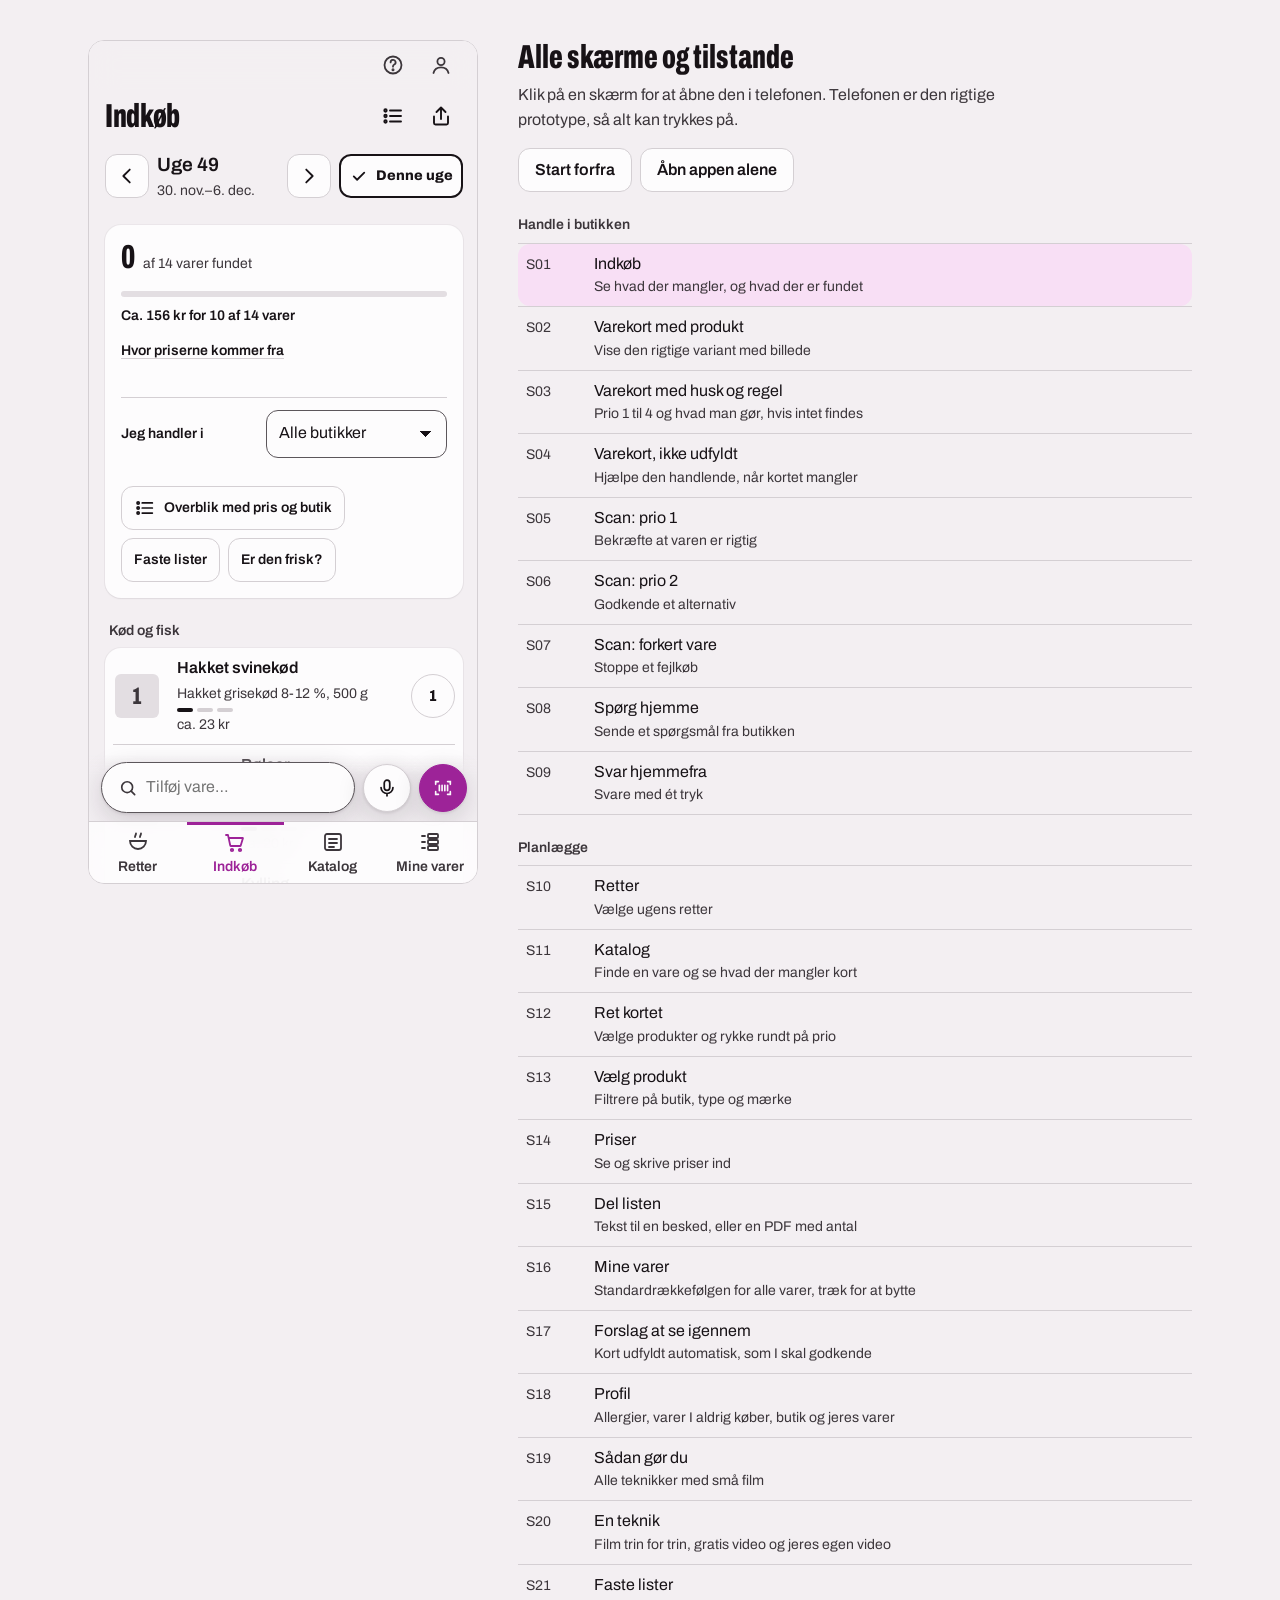
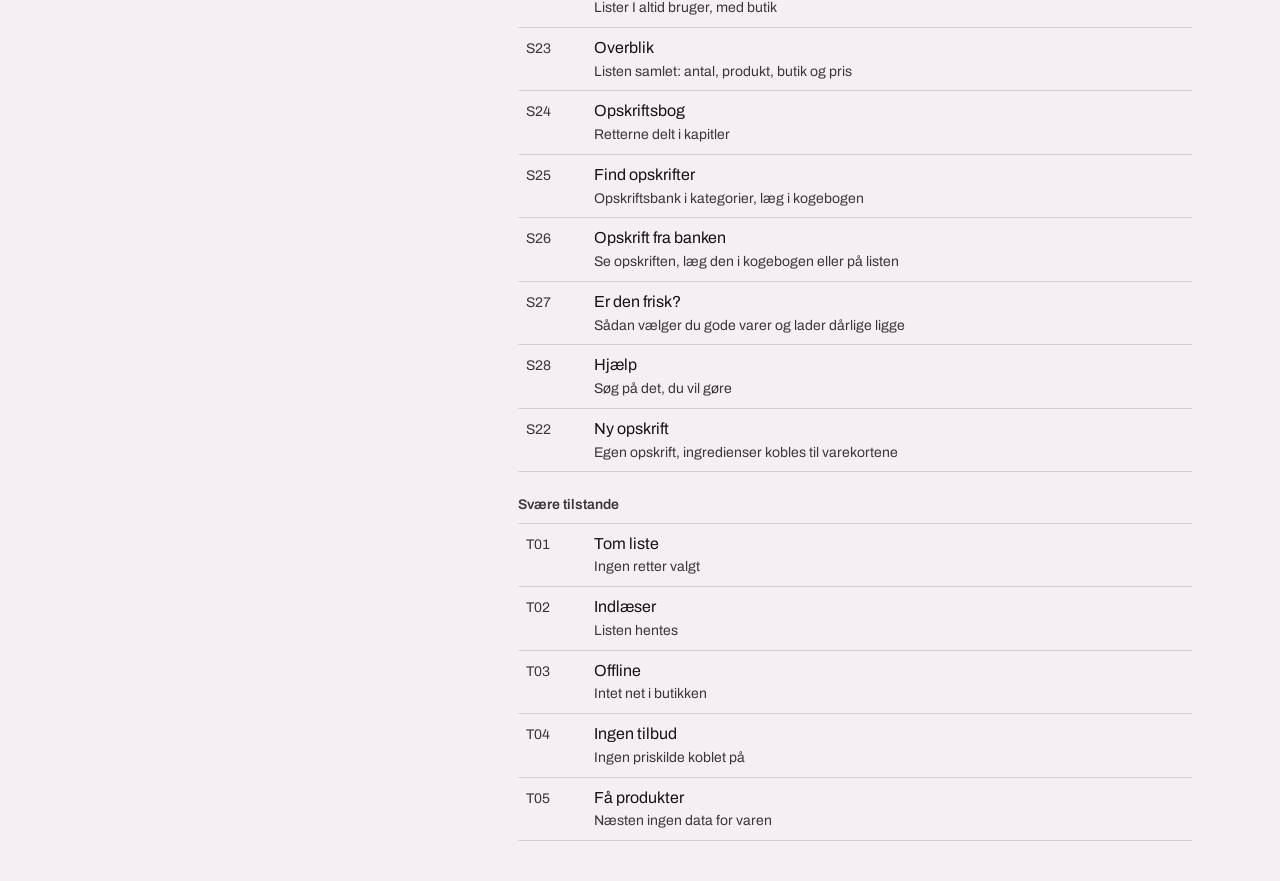
==== oversigt.html @ 5d6b5f09 "Siden hopper ikke længere til toppen, noter og kan undværes, Er den frisk? - Rettet: et tryk på en r" ====
<!doctype html>
<html lang="da">
<head>
<meta charset="utf-8">
<meta name="viewport" content="width=device-width, initial-scale=1">
<title>Varevennen, alle skærme</title>
<meta name="description" content="Gennemgang af alle skærme og tilstande i prototypen, med telefonen til venstre og skærmlisten til højre.">
<style>
/* Hallmark · shape: app screen · theme: custom (same tokens as the app) · review board for the prototype, app-design step 8 */
@import url("./tokens.css");
@import url("./base.css");
@font-face { font-family: "Archivo"; font-style: normal; font-display: swap; font-weight: 100 900; font-stretch: 62% 125%; src: url("./fonts/archivo-wdth.woff2") format("woff2-variations"); }
body { font-synthesis: none; }
.board { display: grid; grid-template-columns: auto minmax(0, 1fr); gap: var(--space-xl); align-items: start; max-width: 72rem; margin-inline: auto; padding: var(--space-xl) var(--space-lg); }
.phone { position: sticky; top: var(--space-lg); width: 390px; height: 844px; border: 1px solid var(--color-rule); border-radius: var(--radius-card); overflow: hidden; background: var(--color-paper); }
.phone iframe { display: block; width: 390px; height: 844px; border: 0; }
h1 { font-size: var(--text-3xl); font-weight: 800; font-stretch: 62%; line-height: 1.05; }
.lead { margin-top: var(--space-xs); color: var(--color-ink-2); max-width: 55ch; }
.tools { display: flex; flex-wrap: wrap; gap: var(--space-xs); margin: var(--space-md) 0 var(--space-lg); }
.btn { display: inline-flex; align-items: center; min-height: 44px; padding: 0 var(--space-md); border: 1px solid var(--color-rule); border-radius: var(--radius-input); background: var(--color-paper); color: var(--color-ink); font: 600 var(--text-md)/1 var(--font-body); text-decoration: none; cursor: pointer; transition: background-color var(--dur-short) var(--ease-out); }
.btn:active { background: var(--color-paper-3); }
.btn:focus-visible { outline: 2px solid var(--color-focus); outline-offset: 2px; }
.btn:disabled { opacity: 0.55; cursor: not-allowed; }
@media (hover: hover) and (pointer: fine) { .btn:hover { background: var(--color-paper-2); } .screens a:hover { background: var(--color-paper-2); } }
h2 { margin: var(--space-lg) 0 var(--space-xs); font: 600 var(--text-sm)/1.3 var(--font-body); color: var(--color-ink-2); }
.screens { list-style: none; margin: 0; padding: 0; border-top: 1px solid var(--color-rule); }
.screens li { border-bottom: 1px solid var(--color-rule); }
.screens a { display: grid; grid-template-columns: 3.5rem minmax(0, 1fr); gap: var(--space-sm); align-items: baseline; min-height: 44px; padding: var(--space-xs) var(--space-xs); color: var(--color-ink); text-decoration: none; border-radius: var(--radius-input); transition: background-color var(--dur-short) var(--ease-out); }
.screens a:focus-visible { outline: 2px solid var(--color-focus); outline-offset: -2px; }
.screens a[aria-current="true"] { background: var(--color-accent-soft); }
.screens .no { font-variant-numeric: tabular-nums; color: var(--color-ink-2); font-size: var(--text-sm); }
.screens .job { display: block; font-size: var(--text-sm); color: var(--color-ink-2); }
@media (max-width: 60rem) { .board { grid-template-columns: minmax(0, 1fr); } .phone { position: static; width: 100%; max-width: 390px; } .phone iframe { width: 100%; } }
@media (prefers-reduced-motion: reduce) { .btn, .screens a { transition: none; } }
</style>
</head>
<body>
<main class="board">
  <div class="phone"><iframe id="app" title="Appen" src="./index.html#/indkob"></iframe></div>
  <div>
    <h1>Alle skærme og tilstande</h1>
    <p class="lead">Klik på en skærm for at åbne den i telefonen. Telefonen er den rigtige prototype, så alt kan trykkes på.</p>
    <div class="tools"><button class="btn" type="button" id="restart">Start forfra</button><a class="btn" href="./index.html">Åbn appen alene</a></div>
    <nav aria-label="Skærme" id="nav"></nav>
  </div>
</main>
<script>
(() => {
  const S = [
    ['Handle i butikken', [
      ['S01', 'indkob', 'Indkøb', 'Se hvad der mangler, og hvad der er fundet'],
      ['S02', 'kort/M%C3%A6lk', 'Varekort med produkt', 'Vise den rigtige variant med billede'],
      ['S03', 'kort/Hakket%20svinek%C3%B8d', 'Varekort med husk og regel', 'Prio 1 til 4 og hvad man gør, hvis intet findes'],
      ['S04', 'kort/Pasta', 'Varekort, ikke udfyldt', 'Hjælpe den handlende, når kortet mangler'],
      ['S05', 'scan?r=1', 'Scan: prio 1', 'Bekræfte at varen er rigtig'],
      ['S06', 'scan?r=2', 'Scan: prio 2', 'Godkende et alternativ'],
      ['S07', 'scan?r=0', 'Scan: forkert vare', 'Stoppe et fejlkøb'],
      ['S08', 'spoerg/Hakket%20svinek%C3%B8d', 'Spørg hjemme', 'Sende et spørgsmål fra butikken'],
      ['S09', 'svar/Hakket%20svinek%C3%B8d', 'Svar hjemmefra', 'Svare med ét tryk'],
    ]],
    ['Planlægge', [
      ['S10', 'retter', 'Retter', 'Vælge ugens retter'],
      ['S11', 'katalog', 'Katalog', 'Finde en vare og se hvad der mangler kort'],
      ['S12', 'kort/M%C3%A6lk/rediger', 'Ret kortet', 'Vælge produkter og rykke rundt på prio'],
      ['S13', 'vaelg/M%C3%A6lk?prio=2', 'Vælg produkt', 'Filtrere på butik, type og mærke'],
      ['S14', 'priser/Hakket%20svinek%C3%B8d', 'Priser', 'Se og skrive priser ind'],
      ['S15', 'del', 'Del listen', 'Tekst til en besked, eller en PDF med antal'],
      ['S16', 'mine', 'Mine varer', 'Standardrækkefølgen for alle varer, træk for at bytte'],
      ['S17', 'mine?f=forslag', 'Forslag at se igennem', 'Kort udfyldt automatisk, som I skal godkende'],
      ['S18', 'profil', 'Profil', 'Allergier, varer I aldrig køber, butik og jeres varer'],
      ['S19', 'teknikker', 'Sådan gør du', 'Alle teknikker med små film'],
      ['S20', 'teknik/hvid-sovs', 'En teknik', 'Film trin for trin, gratis video og jeres egen video'],
      ['S21', 'lister', 'Faste lister', 'Lister I altid bruger, med butik'],
      ['S23', 'overblik', 'Overblik', 'Listen samlet: antal, produkt, butik og pris'],
      ['S24', 'retter?emne=Klassikere', 'Opskriftsbog', 'Retterne delt i kapitler'],
      ['S25', 'find-opskrifter?kat=Airfryer', 'Find opskrifter', 'Opskriftsbank i kategorier, læg i kogebogen'],
      ['S26', 'bank/Linsedahl%20med%20ris', 'Opskrift fra banken', 'Se opskriften, læg den i kogebogen eller på listen'],
      ['S27', 'frisk?v=Kartofler', 'Er den frisk?', 'Sådan vælger du gode varer og lader dårlige ligge'],
      ['S28', 'hjaelp', 'Hjælp', 'Søg på det, du vil gøre'],
      ['S22', 'ny-opskrift', 'Ny opskrift', 'Egen opskrift, ingredienser kobles til varekortene'],
    ]],
    ['Svære tilstande', [
      ['T01', 'indkob?state=empty', 'Tom liste', 'Ingen retter valgt'],
      ['T02', 'indkob?state=loading', 'Indlæser', 'Listen hentes'],
      ['T03', 'indkob?state=offline', 'Offline', 'Intet net i butikken'],
      ['T04', 'katalog?f=tilbud', 'Ingen tilbud', 'Ingen priskilde koblet på'],
      ['T05', 'vaelg/Karry?prio=1', 'Få produkter', 'Næsten ingen data for varen'],
    ]],
  ];
  const nav = document.getElementById('nav'); const app = document.getElementById('app');
  nav.innerHTML = S.map(([g, list]) => `<h2>${g}</h2><ul class="screens">${list.map(([no, r, name, job]) => `<li><a href="#${r}" data-r="${r}"><span class="no">${no}</span><span>${name}<span class="job">${job}</span></span></a></li>`).join('')}</ul>`).join('');
  const mark = (r) => nav.querySelectorAll('a').forEach((a) => a.setAttribute('aria-current', String(a.dataset.r === r)));
  nav.addEventListener('click', (e) => { const a = e.target.closest('a[data-r]'); if (!a) return; e.preventDefault(); app.contentWindow.location.hash = '#/' + a.dataset.r; mark(a.dataset.r); });
  document.getElementById('restart').addEventListener('click', () => { try { app.contentWindow.localStorage.removeItem('drv-design-v1'); } catch (err) {} app.contentWindow.location.hash = '#/indkob'; app.contentWindow.location.reload(); mark('indkob'); });
  mark('indkob');
})();
</script>
</body>
</html>
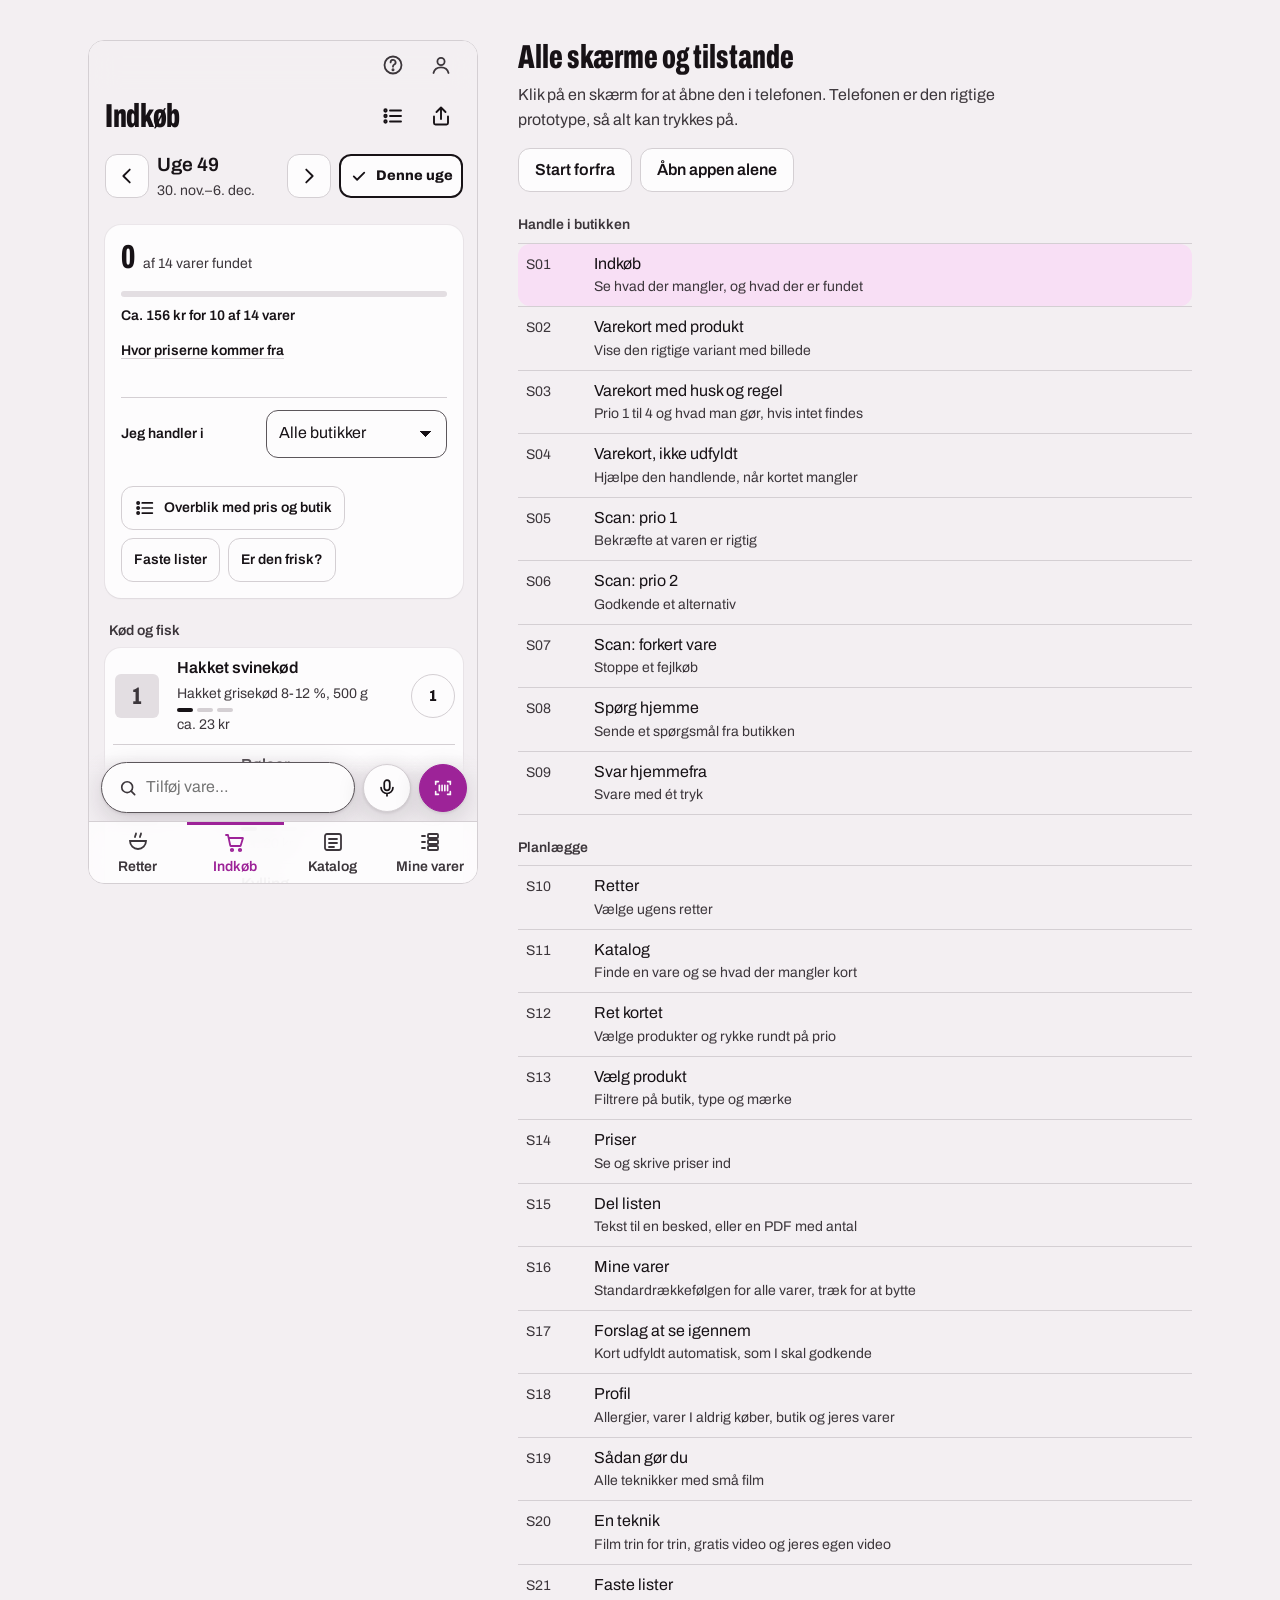
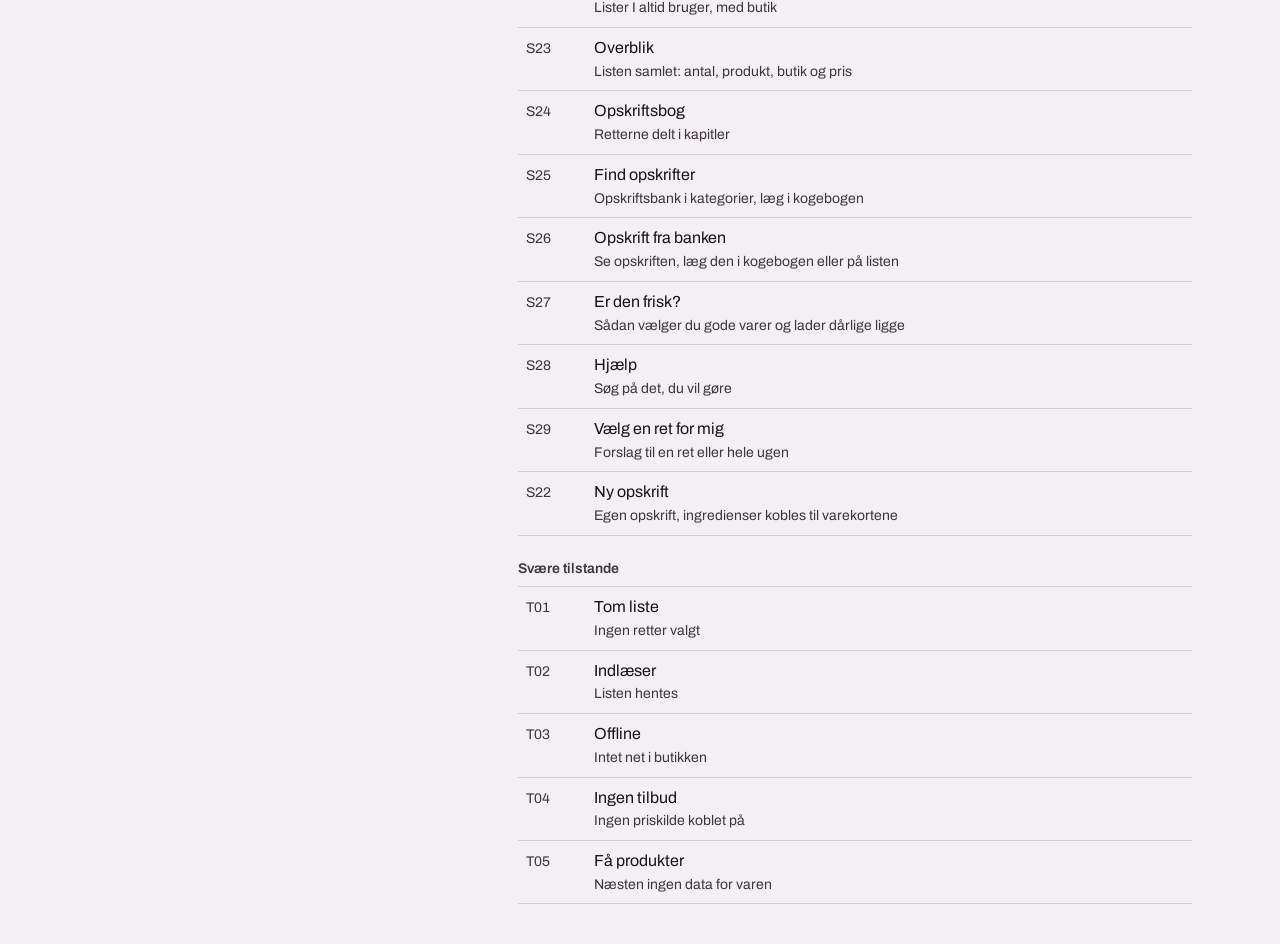
==== commit a25b4770: "Tydeligere knapper, vælg en ret for mig og påmindelse om at tage kødet op - Knapperne på en opskrift" ====
--- a/oversigt.html
+++ b/oversigt.html
@@ -77,6 +77,7 @@
       ['S26', 'bank/Linsedahl%20med%20ris', 'Opskrift fra banken', 'Se opskriften, læg den i kogebogen eller på listen'],
       ['S27', 'frisk?v=Kartofler', 'Er den frisk?', 'Sådan vælger du gode varer og lader dårlige ligge'],
       ['S28', 'hjaelp', 'Hjælp', 'Søg på det, du vil gøre'],
+      ['S29', 'vaelg-ret', 'Vælg en ret for mig', 'Forslag til en ret eller hele ugen'],
       ['S22', 'ny-opskrift', 'Ny opskrift', 'Egen opskrift, ingredienser kobles til varekortene'],
     ]],
     ['Svære tilstande', [
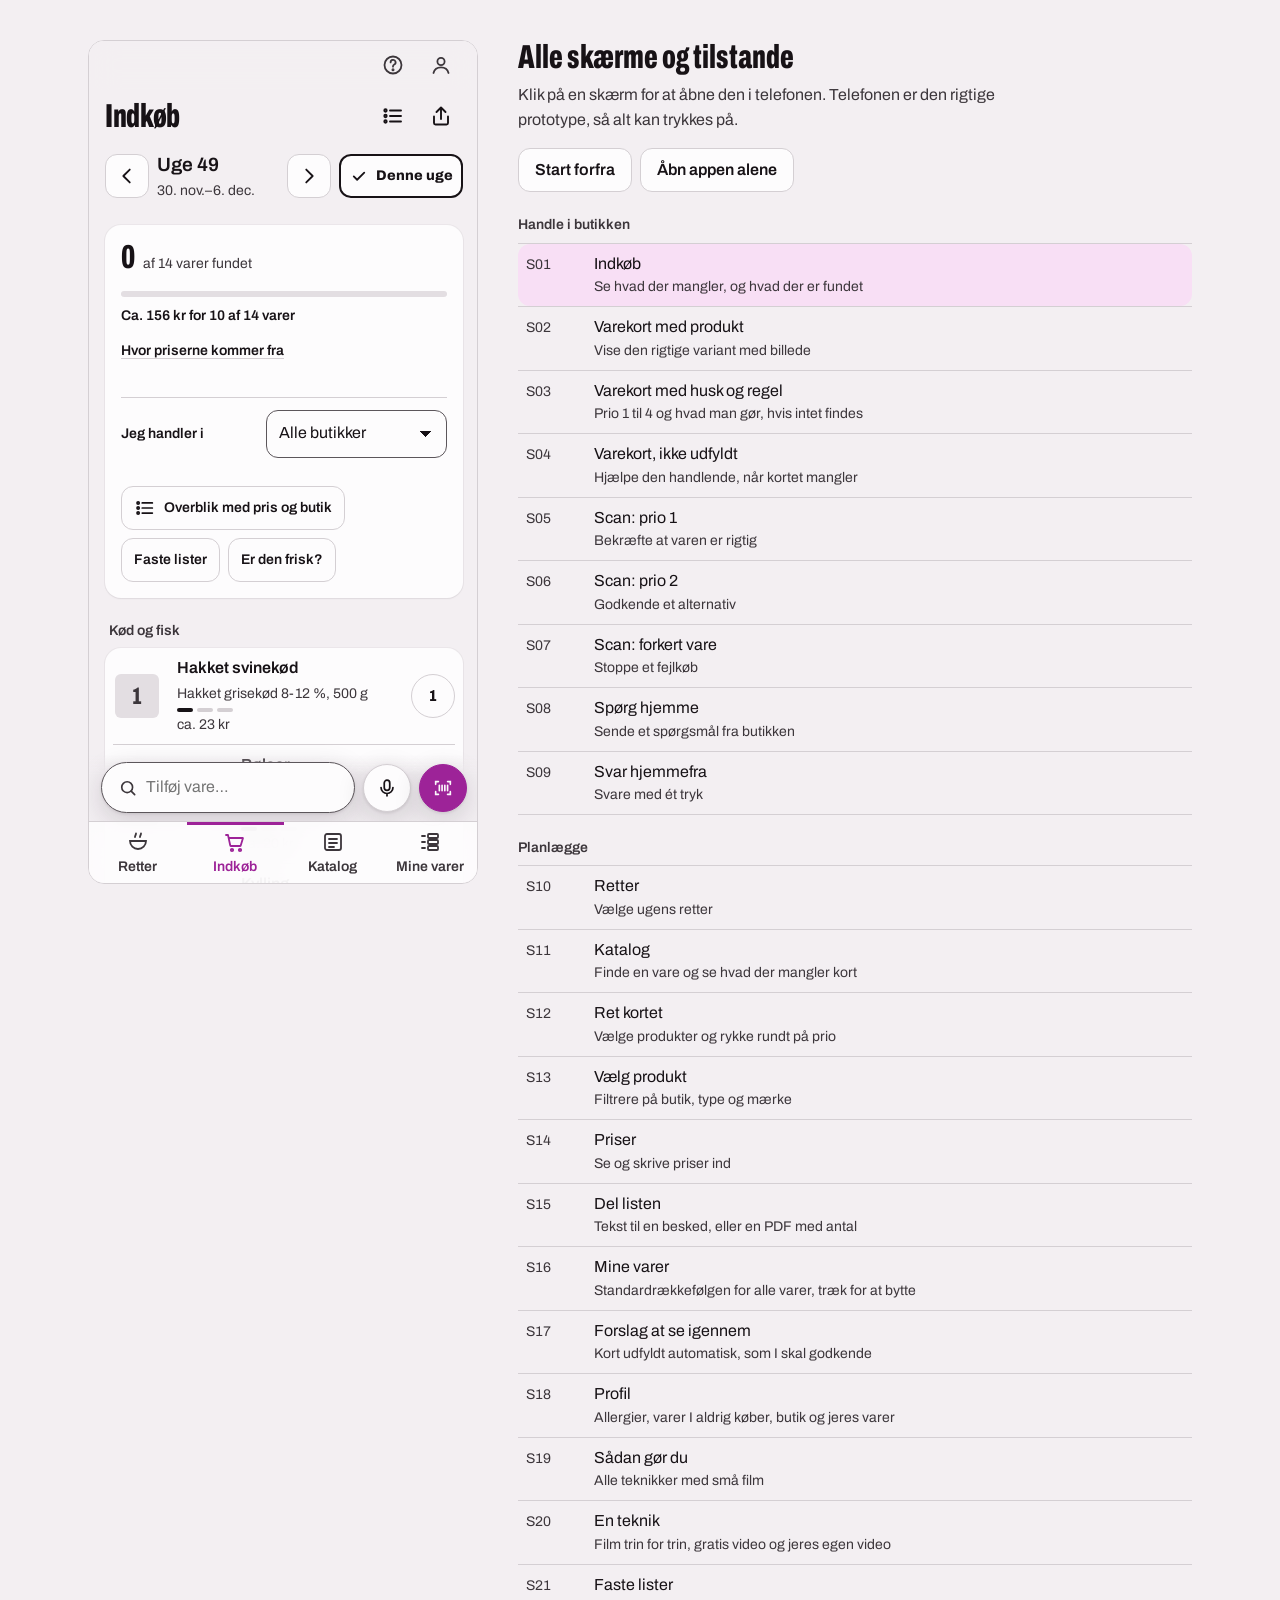
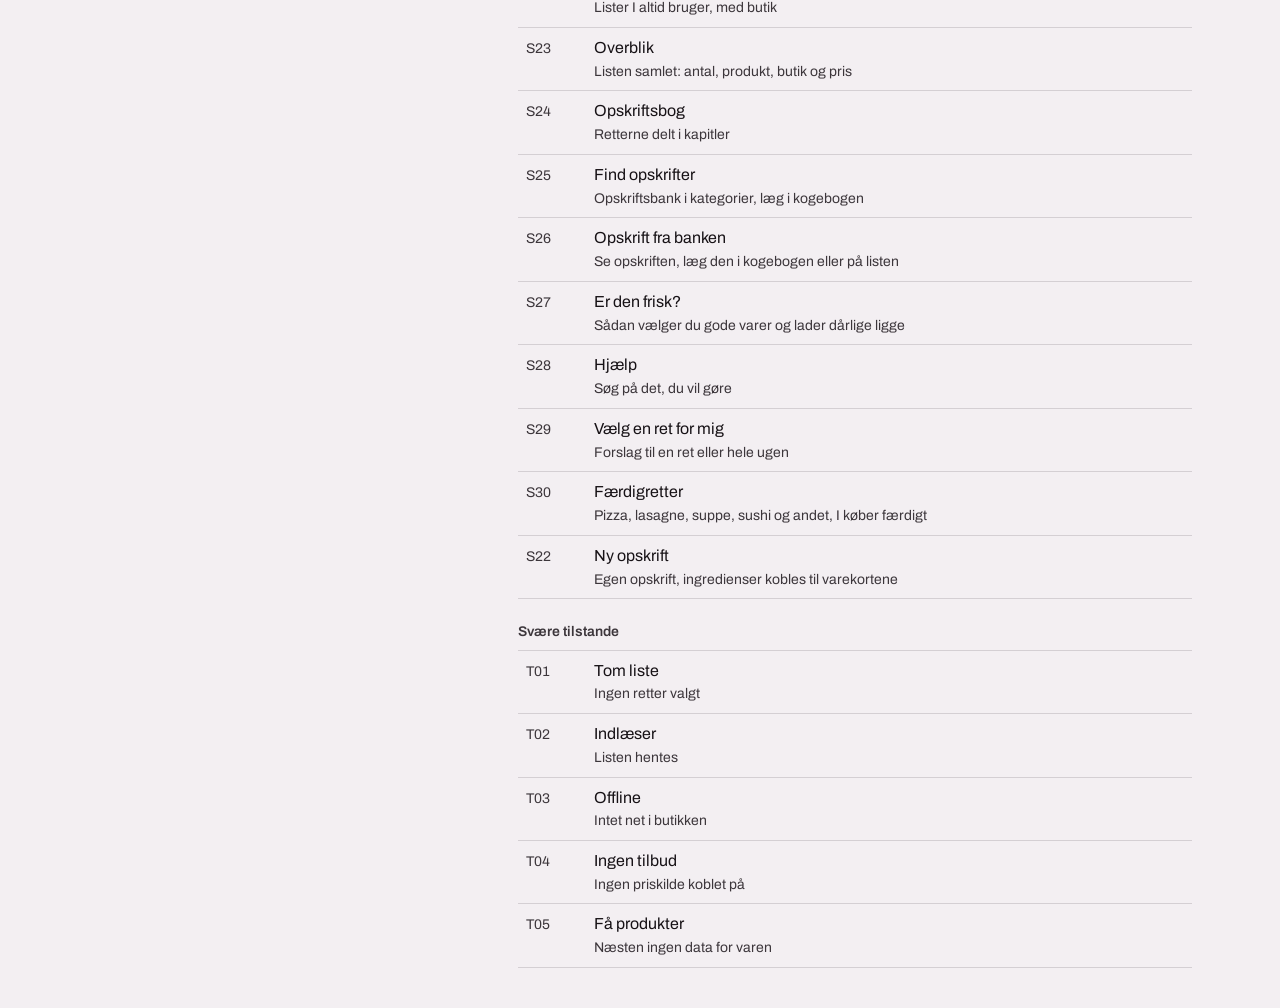
==== commit 2d6e21c1: "Færdigretter: pizza, lasagne, suppe, pastaret, sushi, tærte, frikadeller og nuggets - Nyt kapitel un" ====
--- a/oversigt.html
+++ b/oversigt.html
@@ -78,6 +78,7 @@
       ['S27', 'frisk?v=Kartofler', 'Er den frisk?', 'Sådan vælger du gode varer og lader dårlige ligge'],
       ['S28', 'hjaelp', 'Hjælp', 'Søg på det, du vil gøre'],
       ['S29', 'vaelg-ret', 'Vælg en ret for mig', 'Forslag til en ret eller hele ugen'],
+      ['S30', 'retter?emne=F%C3%A6rdigretter', 'Færdigretter', 'Pizza, lasagne, suppe, sushi og andet, I køber færdigt'],
       ['S22', 'ny-opskrift', 'Ny opskrift', 'Egen opskrift, ingredienser kobles til varekortene'],
     ]],
     ['Svære tilstande', [
